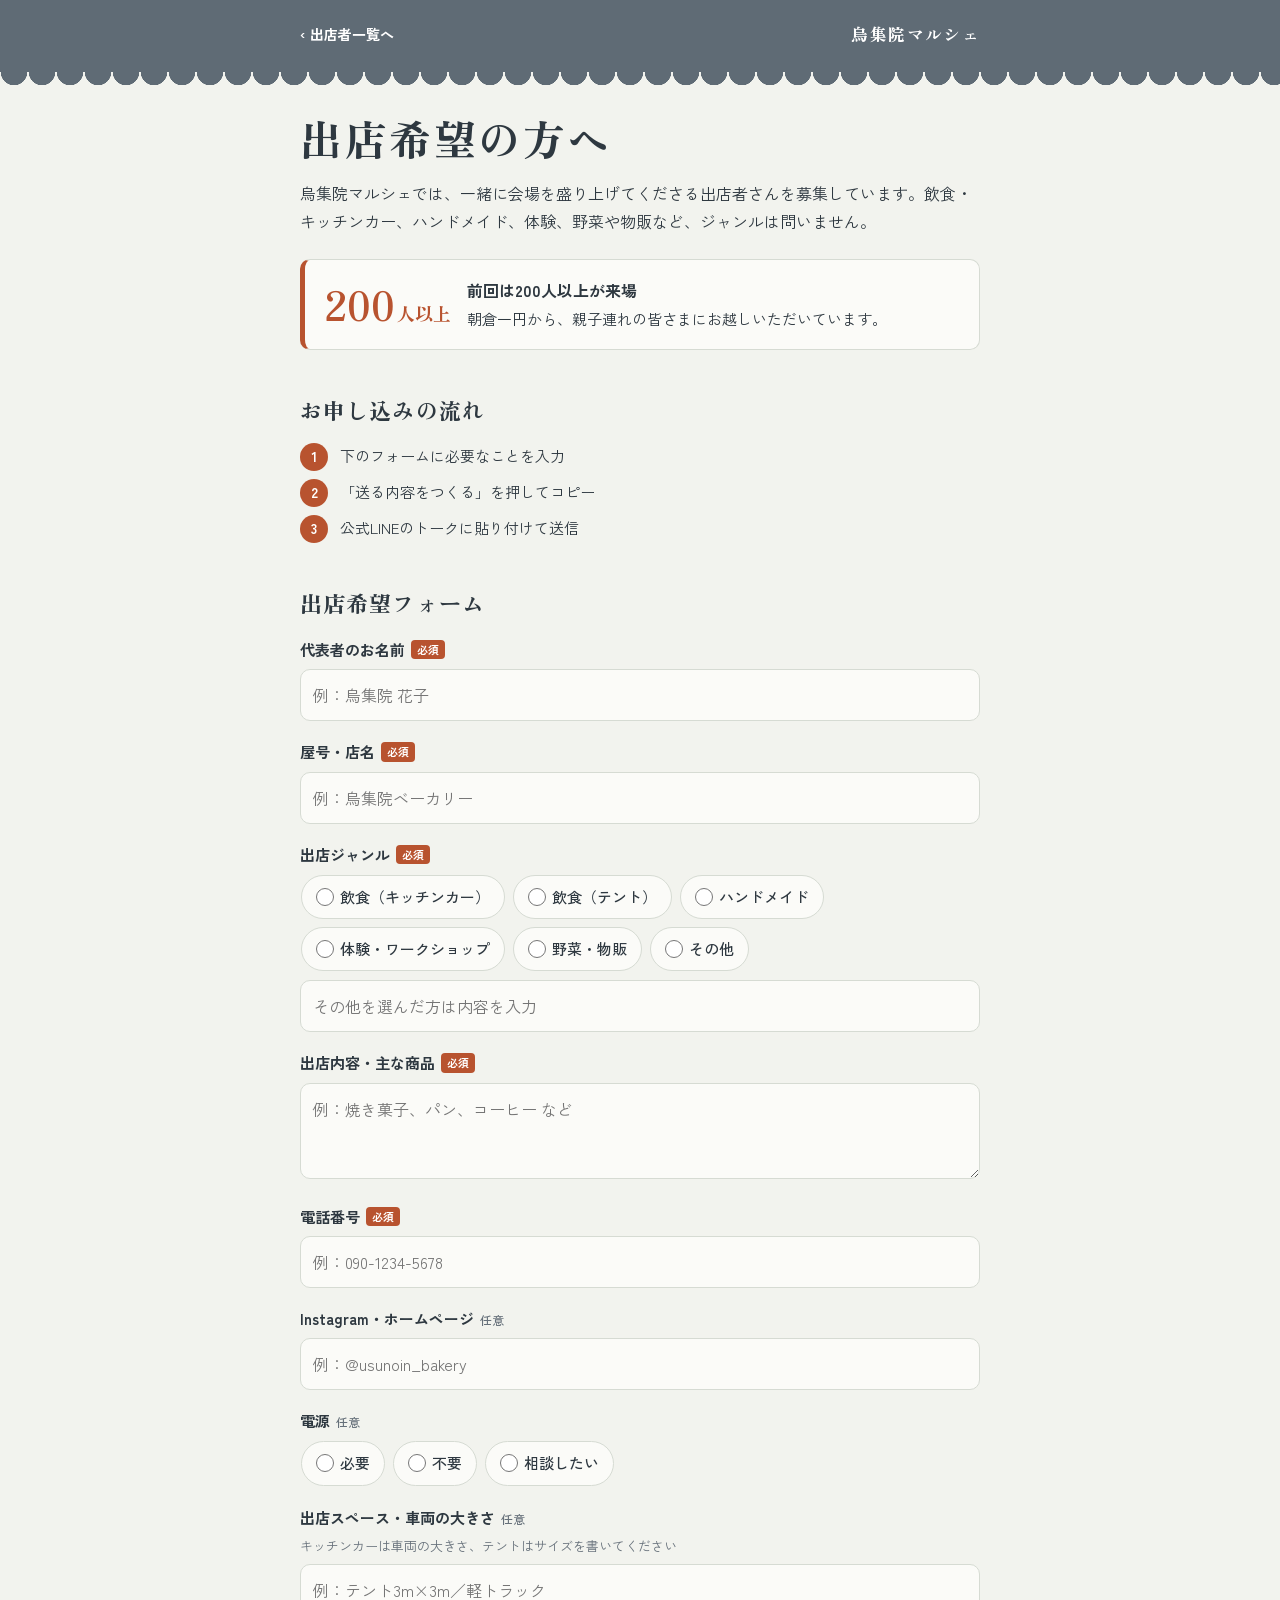
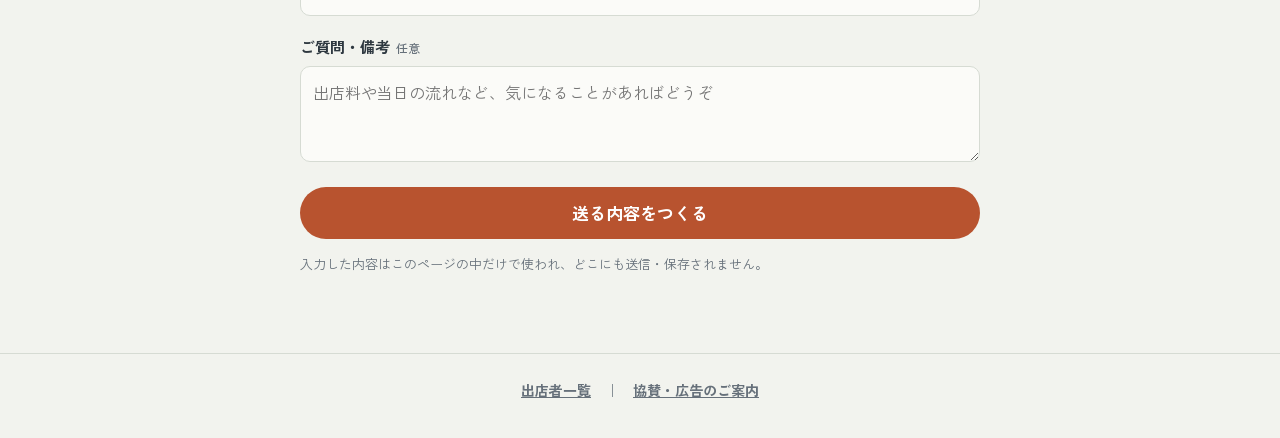
==== entry.html @ 17bc603a "出店希望・協賛広告のページを追加 - 入力内容から公式LINEに貼れる文章を作ってコピーできるフォーム - 前回200人以上の来場・朝倉一円から親子連れが来場した実績を案内文に掲載 - トップページの" ====
<!doctype html>
<html lang="ja">
<head>
<meta charset="utf-8">
<meta name="viewport" content="width=device-width, initial-scale=1, viewport-fit=cover">
<meta name="color-scheme" content="light dark">
<meta name="description" content="烏集院マルシェへの出店希望の方へ。前回は200人以上が来場し、朝倉一円から親子連れが訪れました。フォームに入力して公式LINEに送れます。">
<link rel="icon" href="data:,">
<title>出店希望｜烏集院マルシェ</title>
<link rel="preconnect" href="https://fonts.googleapis.com">
<link rel="preconnect" href="https://fonts.gstatic.com" crossorigin>
<link href="https://fonts.googleapis.com/css2?family=Zen+Kaku+Gothic+New:wght@400;500;700&family=Zen+Old+Mincho:wght@600;900&display=swap" rel="stylesheet">
<style>
  :root{
    --paper:#F2F3EE; --surface:#FBFBF8; --ink:#2E3840; --muted:#66707A; --kawara:#5F6B75; --line:#D6DBD3;
    --food:#B8532F; --hand:#4F7F55; --exp:#2F5F8A; --farm:#9A7415; --accent:var(--food);
    --mincho:"Zen Old Mincho","Hiragino Mincho ProN","Yu Mincho",serif;
    --gothic:"Zen Kaku Gothic New","Hiragino Sans","Yu Gothic UI","Noto Sans JP",system-ui,sans-serif;
  }
  @media (prefers-color-scheme: dark){
    :root{ --paper:#1C2125; --surface:#242A2F; --ink:#E9ECE6; --muted:#A3ACB3; --kawara:#8C98A2; --line:#39424A;
      --food:#E08560; --hand:#86B88B; --exp:#7FA9D3; --farm:#D4AE52; }
  }
  *{box-sizing:border-box}
  html{-webkit-text-size-adjust:100%}
  body{margin:0;background:var(--paper);color:var(--ink);font-family:var(--gothic);font-size:16px;line-height:1.75;font-feature-settings:"palt"}
  a{color:inherit}
  [hidden]{display:none!important}
  :focus-visible{outline:3px solid var(--exp);outline-offset:2px;border-radius:4px}
  .top{background:var(--kawara);color:#fff;position:relative}
  .top::after{content:"";position:absolute;left:0;right:0;top:100%;height:14px;background:radial-gradient(circle at 50% 0,var(--kawara) 0 13px,transparent 13.5px) 0 0/28px 14px repeat-x}
  .top-in{max-width:720px;margin:0 auto;padding:14px 20px 18px;display:flex;align-items:center;gap:12px}
  .top a{color:#fff;text-decoration:none;font-size:14px;font-weight:700;display:inline-flex;align-items:center;gap:4px;min-height:40px}
  .top .site{margin-left:auto;font-family:var(--mincho);font-weight:900;font-size:17px;letter-spacing:.08em}
  @media (prefers-color-scheme: dark){.top,.top::after{--kawara:#3B454D}}
  main{max-width:720px;margin:0 auto;padding:40px 20px 64px}
  h1{margin:0;font-family:var(--mincho);font-weight:900;font-size:clamp(30px,8vw,42px);line-height:1.25;letter-spacing:.06em}
  .lead{margin:14px 0 0;font-size:16px}
  .proof{margin:24px 0 0;display:grid;grid-template-columns:1fr;gap:4px 16px;align-items:center;padding:18px 20px;background:var(--surface);border:1px solid var(--line);border-left:5px solid var(--accent);border-radius:10px}
  .proof .big{font-family:var(--mincho);font-weight:900;font-size:40px;line-height:1;color:var(--accent);margin-bottom:6px}
  @media(min-width:560px){.proof{grid-template-columns:auto 1fr}.proof .big{grid-row:span 2;margin:0}}
  .proof .big small{font-size:18px;margin-left:2px}
  .proof p{margin:0;font-size:15px;line-height:1.6}
  .proof p b{font-size:16px}
  h2{margin:40px 0 4px;font-family:var(--mincho);font-weight:900;font-size:22px;letter-spacing:.05em}
  .steps{list-style:none;margin:14px 0 0;padding:0;display:grid;gap:8px;counter-reset:s}
  .steps li{counter-increment:s;display:grid;grid-template-columns:30px 1fr;gap:10px;align-items:start;font-size:15px}
  .steps li::before{content:counter(s);width:28px;height:28px;border-radius:50%;background:var(--accent);color:#fff;display:grid;place-items:center;font-weight:700;font-size:14px}
  form{margin-top:16px;display:grid;gap:18px}
  .f label,.f legend{display:block;font-weight:700;font-size:15px;margin-bottom:6px;padding:0}
  .f .req{display:inline-block;margin-left:6px;font-size:11px;font-weight:700;color:#fff;background:var(--food);border-radius:4px;padding:0 6px;vertical-align:2px}
  .f .opt{margin-left:6px;font-size:12px;font-weight:500;color:var(--muted)}
  .f .hint{display:block;font-size:13px;color:var(--muted);font-weight:400;margin-top:-2px;margin-bottom:6px}
  fieldset.f{border:0;margin:0;padding:0;min-width:0}
  input[type=text],input[type=tel],input[type=email],textarea,select{width:100%;font:inherit;font-size:16px;color:var(--ink);background:var(--surface);border:1.5px solid var(--line);border-radius:10px;padding:11px 12px}
  textarea{min-height:96px;resize:vertical}
  input:focus,textarea:focus,select:focus{outline:none;border-color:var(--ink)}
  .f.err input,.f.err textarea,.f.err .choices{border-color:var(--food)}
  .f .msg{display:none;color:var(--food);font-size:13px;font-weight:700;margin-top:4px}
  .f.err .msg{display:block}
  .choices{display:flex;flex-wrap:wrap;gap:8px;border:1.5px solid transparent;border-radius:12px}
  .choices label{display:inline-flex;align-items:center;gap:6px;margin:0;font-weight:500;padding:8px 14px;border:1.5px solid var(--line);border-radius:999px;background:var(--surface);cursor:pointer;min-height:42px}
  .choices input{accent-color:var(--accent);width:18px;height:18px;margin:0}
  .choices label:has(input:checked){border-color:var(--accent);background:color-mix(in srgb,var(--accent) 10%,var(--surface))}
  .btn{display:flex;align-items:center;justify-content:center;gap:8px;width:100%;min-height:52px;border:0;border-radius:999px;font:inherit;font-weight:700;font-size:17px;cursor:pointer;text-decoration:none}
  .btn.primary{background:var(--accent);color:#fff}
  .btn.line{background:#06C755;color:#fff}
  .btn.ghost{background:transparent;border:1.5px solid var(--line);color:var(--ink)}
  @media (prefers-color-scheme: dark){.btn.primary{color:#1C2125}}
  .out{display:none;margin-top:28px;padding:20px;background:var(--surface);border:1.5px solid var(--accent);border-radius:14px}
  .out.show{display:block}
  .out h3{margin:0 0 6px;font-size:17px}
  .out p{margin:0 0 12px;font-size:14px;color:var(--muted)}
  .out textarea{min-height:240px;font-size:15px;line-height:1.7;background:var(--paper)}
  .out .row{display:grid;gap:10px;margin-top:12px}
  .done{display:none;margin-top:10px;text-align:center;font-weight:700;color:var(--hand)}
  .done.show{display:block}
  .note{margin-top:14px;font-size:13px;color:var(--muted)}
  footer{border-top:1px solid var(--line);text-align:center;padding:24px 20px 36px;font-size:14px;color:var(--muted)}
  footer a{font-weight:700}

:root{--accent:var(--food)}
</style>
</head>
<body>
<header class="top"><div class="top-in"><a href="index.html">‹ 出店者一覧へ</a><span class="site">烏集院マルシェ</span></div></header>
<main>
  <h1>出店希望の方へ</h1>
  <p class="lead">烏集院マルシェでは、一緒に会場を盛り上げてくださる出店者さんを募集しています。飲食・キッチンカー、ハンドメイド、体験、野菜や物販など、ジャンルは問いません。</p>
  <div class="proof">
    <span class="big">200<small>人以上</small></span>
    <p><b>前回は200人以上が来場</b></p>
    <p>朝倉一円から、親子連れの皆さまにお越しいただいています。</p>
  </div>
  <h2>お申し込みの流れ</h2>
  <ol class="steps">
    <li>下のフォームに必要なことを入力</li>
    <li>「送る内容をつくる」を押してコピー</li>
    <li>公式LINEのトークに貼り付けて送信</li>
  </ol>
  <h2>出店希望フォーム</h2>
  <form id="f" novalidate data-title="【烏集院マルシェ　出店希望】">
    <div class="f" data-required data-label="代表者のお名前"><label for="name">代表者のお名前<span class="req">必須</span></label><input type="text" id="name" name="name" placeholder="例：烏集院 花子" autocomplete="name"><span class="msg">代表者のお名前を入力してください</span></div>
    <div class="f" data-required data-label="屋号・店名"><label for="shop">屋号・店名<span class="req">必須</span></label><input type="text" id="shop" name="shop" placeholder="例：烏集院ベーカリー" autocomplete="organization"><span class="msg">屋号・店名を入力してください</span></div>
    <fieldset class="f" data-required data-label="出店ジャンル"><legend>出店ジャンル<span class="req">必須</span></legend><div class="choices"><label><input type="radio" name="genre" value="飲食（キッチンカー）">飲食（キッチンカー）</label><label><input type="radio" name="genre" value="飲食（テント）">飲食（テント）</label><label><input type="radio" name="genre" value="ハンドメイド">ハンドメイド</label><label><input type="radio" name="genre" value="体験・ワークショップ">体験・ワークショップ</label><label><input type="radio" name="genre" value="野菜・物販">野菜・物販</label><label><input type="radio" name="genre" value="その他">その他</label></div><input type="text" class="other" aria-label="その他の内容" placeholder="その他を選んだ方は内容を入力" style="margin-top:8px"><span class="msg">出店ジャンルを選んでください</span></fieldset>
    <div class="f" data-required data-label="出店内容・主な商品"><label for="items">出店内容・主な商品<span class="req">必須</span></label><textarea id="items" name="items" placeholder="例：焼き菓子、パン、コーヒー など"></textarea><span class="msg">出店内容・主な商品を入力してください</span></div>
    <div class="f" data-required data-label="電話番号"><label for="tel">電話番号<span class="req">必須</span></label><input type="tel" id="tel" name="tel" placeholder="例：090-1234-5678" autocomplete="tel"><span class="msg">電話番号を入力してください</span></div>
    <div class="f" data-label="Instagram・ホームページ"><label for="sns">Instagram・ホームページ<span class="opt">任意</span></label><input type="text" id="sns" name="sns" placeholder="例：@usunoin_bakery"><span class="msg">Instagram・ホームページを入力してください</span></div>
    <fieldset class="f" data-label="電源"><legend>電源<span class="opt">任意</span></legend><div class="choices"><label><input type="radio" name="power" value="必要">必要</label><label><input type="radio" name="power" value="不要">不要</label><label><input type="radio" name="power" value="相談したい">相談したい</label></div><span class="msg">電源を選んでください</span></fieldset>
    <div class="f" data-label="出店スペース・車両の大きさ"><label for="size">出店スペース・車両の大きさ<span class="opt">任意</span></label><span class="hint">キッチンカーは車両の大きさ、テントはサイズを書いてください</span><input type="text" id="size" name="size" placeholder="例：テント3m×3m／軽トラック"><span class="msg">出店スペース・車両の大きさを入力してください</span></div>
    <div class="f" data-label="ご質問・備考"><label for="memo">ご質問・備考<span class="opt">任意</span></label><textarea id="memo" name="memo" placeholder="出店料や当日の流れなど、気になることがあればどうぞ"></textarea><span class="msg">ご質問・備考を入力してください</span></div>
    <button type="submit" class="btn primary">送る内容をつくる</button>
  </form>

  <section class="out" id="out" aria-live="polite">
    <h3>送る内容ができました</h3>
    <p>内容を確認して「コピーする」を押し、公式LINEのトークに貼り付けて送信してください。</p>
    <textarea id="txt" readonly aria-label="公式LINEに送る内容"></textarea>
    <div class="row">
      <button type="button" class="btn primary" id="copyBtn">コピーする</button>
      <a class="btn line" id="lineBtn" href="#" target="_blank" rel="noopener" hidden>公式LINEを開く</a>
    </div>
    <p class="done" id="done">コピーしました。公式LINEのトークに貼り付けてください。</p>
    <p class="note" id="lineNote">公式LINEのトーク画面を開き、コピーした内容を貼り付けて送信してください。</p>
  </section>
  <p class="note">入力した内容はこのページの中だけで使われ、どこにも送信・保存されません。</p>
</main>
<footer><a href="index.html">出店者一覧</a>　｜　<a href="sponsor.html">協賛・広告のご案内</a></footer>
<script>
(function(){
  var LINE_URL=''; /* 公式LINEのURLが決まったらここに入れる（例：https://lin.ee/xxxx） */
  var form=document.getElementById('f');
  var out=document.getElementById('out'), txt=document.getElementById('txt'), done=document.getElementById('done');
  var lineBtn=document.getElementById('lineBtn'), lineNote=document.getElementById('lineNote');
  if(LINE_URL){lineBtn.href=LINE_URL;lineBtn.hidden=false;lineNote.hidden=true;}
  function val(f){
    var boxes=f.querySelectorAll('input[type=radio],input[type=checkbox]');
    if(boxes.length){return [].slice.call(boxes).filter(function(b){return b.checked;}).map(function(b){
      if(b.value==='その他'){var o=f.querySelector('.other');if(o&&o.value.trim())return 'その他（'+o.value.trim()+'）';}
      return b.value;}).join('、');}
    var el=f.querySelector('input,textarea,select');return el?el.value.trim():'';
  }
  form.addEventListener('submit',function(e){
    e.preventDefault();
    var lines=[form.getAttribute('data-title'),''], first=null;
    [].slice.call(form.querySelectorAll('.f')).forEach(function(f){
      var v=val(f), req=f.hasAttribute('data-required');
      f.classList.toggle('err',req&&!v);
      if(req&&!v&&!first)first=f;
      if(v){ lines.push('■'+f.getAttribute('data-label')); lines.push(v); lines.push(''); }
    });
    if(first){ out.classList.remove('show'); first.scrollIntoView({behavior:'smooth',block:'center'}); var i=first.querySelector('input,textarea'); if(i)i.focus({preventScroll:true}); return; }
    lines.push('どうぞよろしくお願いいたします。');
    txt.value=lines.join('\n');
    out.classList.add('show'); done.classList.remove('show');
    out.scrollIntoView({behavior:'smooth',block:'start'});
  });
  form.addEventListener('input',function(e){var f=e.target.closest('.f'); if(f&&f.classList.contains('err')&&val(f))f.classList.remove('err');});
  document.getElementById('copyBtn').addEventListener('click',function(){
    function ok(){done.classList.add('show');}
    function fallback(){txt.removeAttribute('readonly');txt.select();txt.setSelectionRange(0,txt.value.length);try{document.execCommand('copy');ok();}catch(e){}txt.setAttribute('readonly','');}
    if(navigator.clipboard&&window.isSecureContext){navigator.clipboard.writeText(txt.value).then(ok,fallback);}else{fallback();}
  });
})();

</script>
</body>
</html>
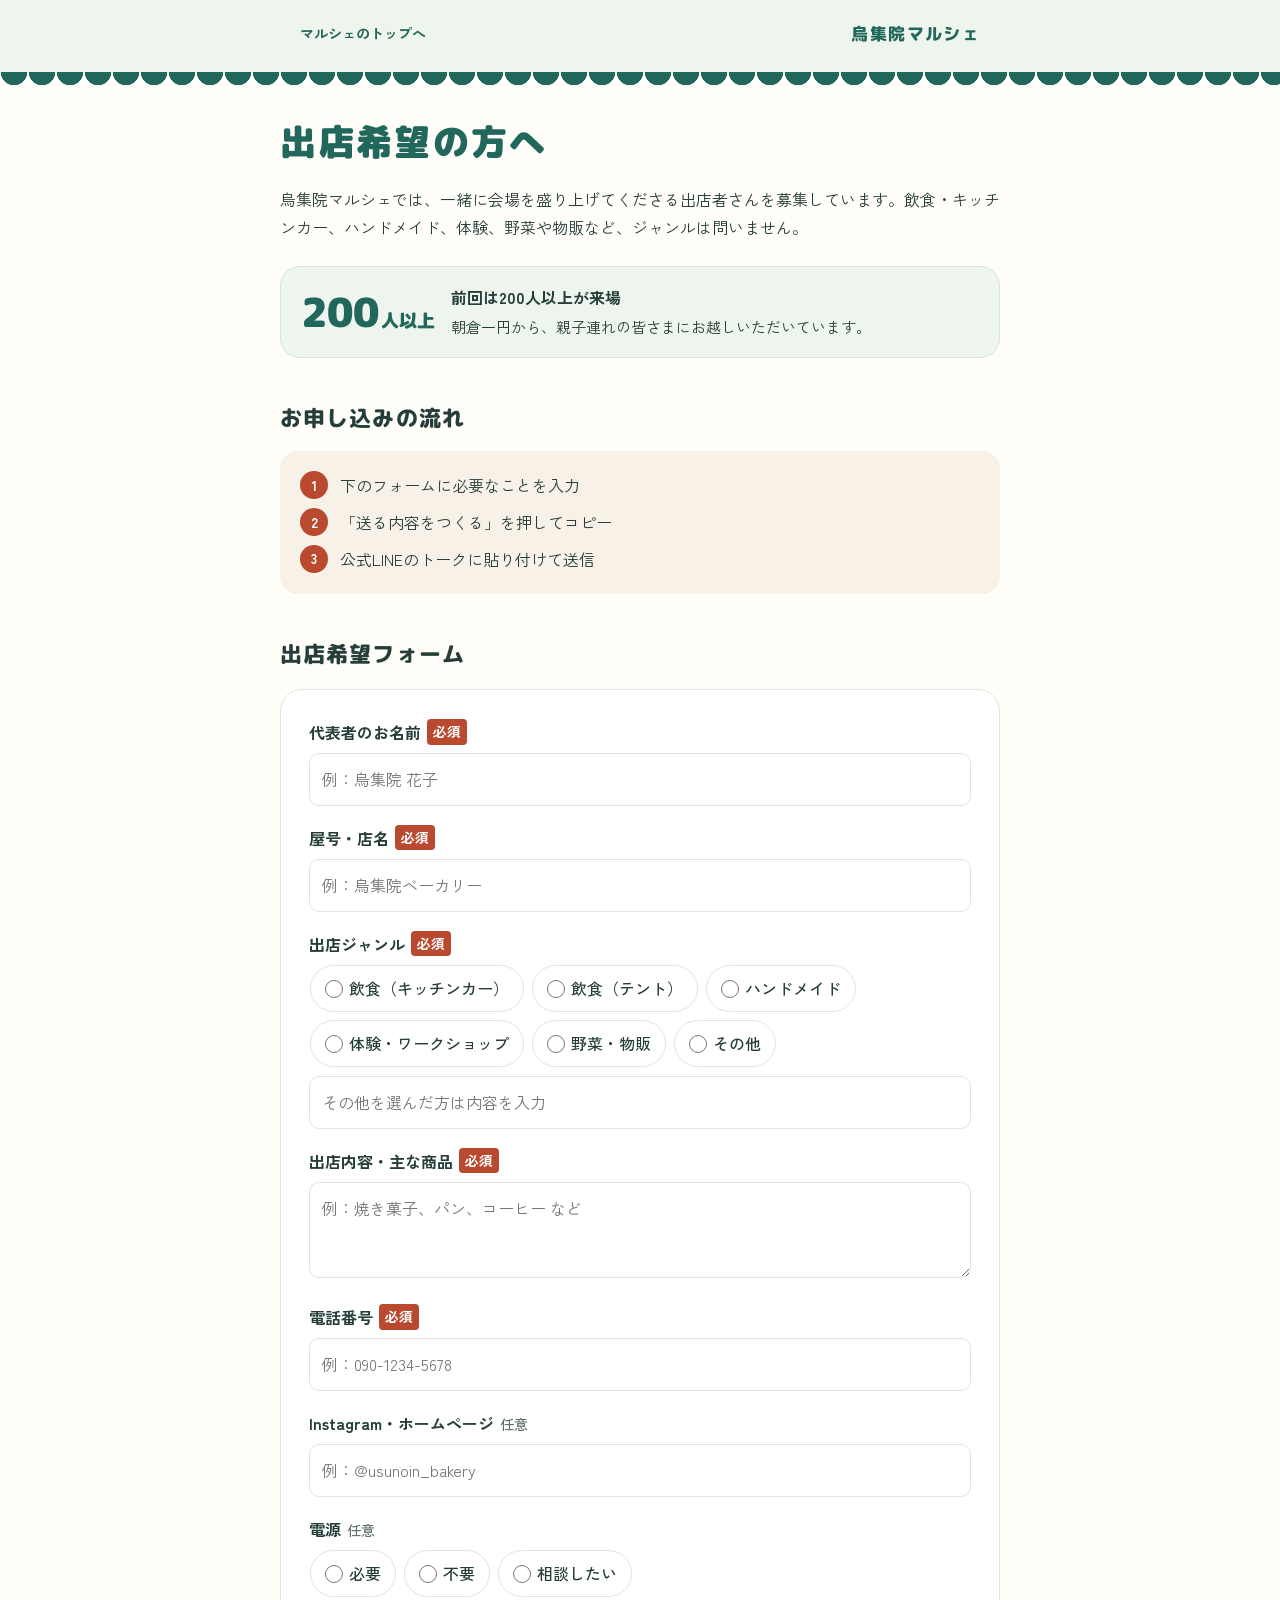
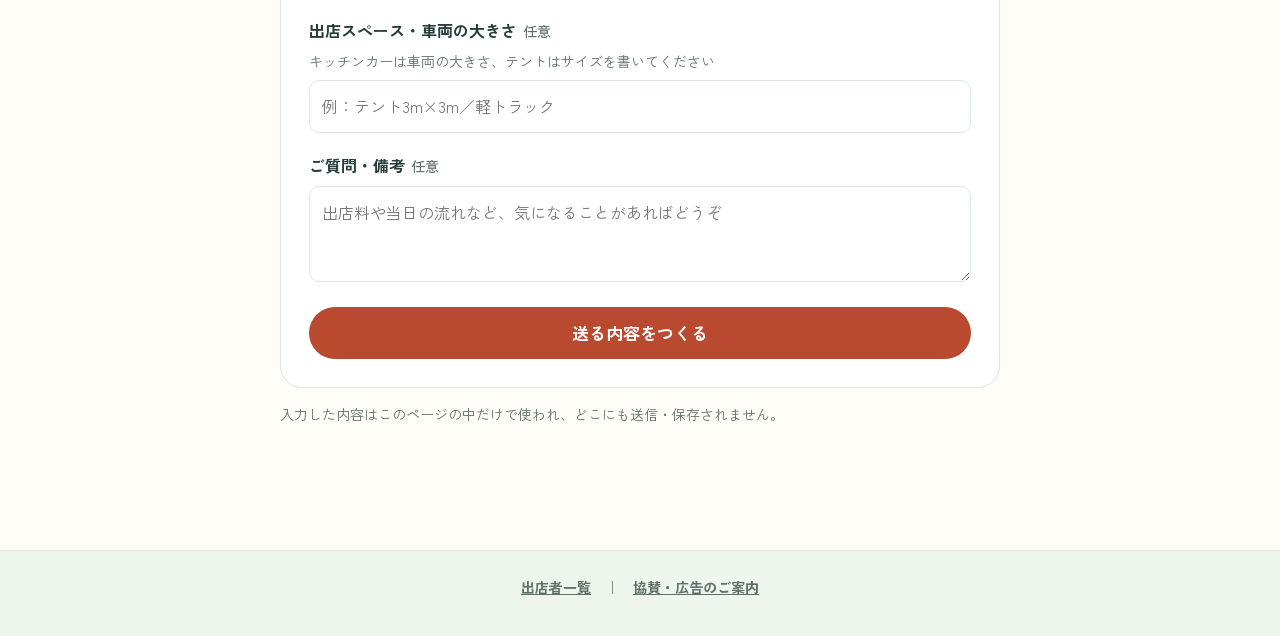
==== commit 805b380d: "親子で楽しむマルシェのデザインに刷新 明るい色と丸文字、キッズコーナーの紹介、写真付き店舗カードを追加。スマホ表示を調整し、既存写真を個別に遅延読み込み。最新版の25店舗・会場マップ、連絡先とフォーム" ====
--- a/entry.html
+++ b/entry.html
@@ -3,13 +3,12 @@
 <head>
 <meta charset="utf-8">
 <meta name="viewport" content="width=device-width, initial-scale=1, viewport-fit=cover">
-<meta name="color-scheme" content="light dark">
+<meta name="color-scheme" content="light">
 <meta name="description" content="烏集院マルシェへの出店希望の方へ。前回は200人以上が来場し、朝倉一円から親子連れが訪れました。フォームに入力して公式LINEに送れます。">
 <link rel="icon" href="data:,">
 <title>出店希望｜烏集院マルシェ</title>
 <link rel="preconnect" href="https://fonts.googleapis.com">
 <link rel="preconnect" href="https://fonts.gstatic.com" crossorigin>
-<link href="https://fonts.googleapis.com/css2?family=Zen+Kaku+Gothic+New:wght@400;500;700&family=Zen+Old+Mincho:wght@600;900&display=swap" rel="stylesheet">
 <style>
   :root{
     --paper:#F2F3EE; --surface:#FBFBF8; --ink:#2E3840; --muted:#66707A; --kawara:#5F6B75; --line:#D6DBD3;
@@ -81,9 +80,11 @@
 
 :root{--accent:var(--food)}
 </style>
+<link rel="stylesheet" href="theme.css">
+<link rel="stylesheet" href="forms-theme.css">
 </head>
 <body>
-<header class="top"><div class="top-in"><a href="index.html">‹ 出店者一覧へ</a><span class="site">烏集院マルシェ</span></div></header>
+<header class="top"><div class="top-in"><a href="index.html">マルシェのトップへ</a><span class="site">烏集院マルシェ</span></div></header>
 <main>
   <h1>出店希望の方へ</h1>
   <p class="lead">烏集院マルシェでは、一緒に会場を盛り上げてくださる出店者さんを募集しています。飲食・キッチンカー、ハンドメイド、体験、野菜や物販など、ジャンルは問いません。</p>
@@ -128,7 +129,7 @@
 <footer><a href="index.html">出店者一覧</a>　｜　<a href="sponsor.html">協賛・広告のご案内</a></footer>
 <script>
 (function(){
-  var LINE_URL=''; /* 公式LINEのURLが決まったらここに入れる（例：https://lin.ee/xxxx） */
+  var LINE_URL='https://lin.ee/WcMeD0e'; /* 公式LINEのURLが決まったらここに入れる（例：https://lin.ee/xxxx） */
   var form=document.getElementById('f');
   var out=document.getElementById('out'), txt=document.getElementById('txt'), done=document.getElementById('done');
   var lineBtn=document.getElementById('lineBtn'), lineNote=document.getElementById('lineNote');
--- a/theme.css
+++ b/theme.css
@@ -0,0 +1,5 @@
+@import url('https://fonts.googleapis.com/css2?family=M+PLUS+Rounded+1c:wght@500;700;800;900&family=Zen+Kaku+Gothic+New:wght@400;500;700&display=swap');
+
+:root{color-scheme:light;--paper:#fffdf7;--surface:#fff;--ink:#263e3a;--muted:#5f706a;--kawara:#22675c;--line:#dce7df;--food:#b9492f;--hand:#8463aa;--exp:#237466;--farm:#56702e;--gothic:'Zen Kaku Gothic New',sans-serif;--mincho:'M PLUS Rounded 1c',sans-serif;--accent:var(--food)}
+*{box-sizing:border-box}html{-webkit-text-size-adjust:100%;scroll-padding-top:24px}body{margin:0;color:var(--ink);background:var(--paper);font-family:var(--gothic);font-size:16px;line-height:1.8}a{color:inherit}img{max-width:100%}button,input,textarea,select{font:inherit}button,a,input,textarea{ -webkit-tap-highlight-color:transparent}button{cursor:pointer}:focus-visible{outline:3px solid #237466;outline-offset:5px}[hidden],.hidden{display:none!important}.sr-only{position:absolute;width:1px;height:1px;padding:0;margin:-1px;overflow:hidden;clip:rect(0,0,0,0);white-space:nowrap;border:0}.skip-link{position:absolute;left:16px;top:-100px;z-index:100;background:#fff;padding:12px 20px;border:2px solid var(--ink);border-radius:12px}.skip-link:focus{top:12px}
+@media(prefers-reduced-motion:no-preference){html{scroll-behavior:smooth}a,button,.row.tap{transition:background .2s,transform .2s,box-shadow .2s}}
--- a/forms-theme.css
+++ b/forms-theme.css
@@ -0,0 +1,3 @@
+.top{color:var(--ink);background:#edf5ec;border-bottom:1px solid var(--line)}.top .site{font-family:var(--mincho);font-weight:800}.top-in>a{font-size:14px;text-underline-offset:5px}main{max-width:760px;padding-top:40px}h1{font-family:var(--mincho);font-weight:900;font-size:clamp(27px,5vw,36px);color:var(--kawara);line-height:1.6}h2{font-family:var(--mincho);font-weight:800}form{background:#fff;padding:28px;border-radius:22px;border:1px solid var(--line)}.proof{background:#edf5ec;border:1px solid #d7e6d7;border-radius:20px}.proof .big{font-family:var(--mincho);color:var(--kawara)}.steps{background:#f7f1e7;border-radius:18px;padding:20px}.steps li{font-size:16px}.f label,.f legend{font-size:16px}.f .opt,.f .req,.f .hint,.f .msg,.note{font-size:14px}.f .opt{color:var(--muted)}.btn.primary{color:#fff}.btn.line{background:#087e36;color:#fff}.btn{min-height:52px}.choices label{font-size:16px}.out{border-radius:20px}.out p{font-size:16px}.btn:focus-visible,input:focus-visible,textarea:focus-visible{outline:3px solid var(--kawara);outline-offset:3px}footer{background:#edf5ec;margin-top:44px}@media(max-width:639px){main{padding-top:28px}form{padding:20px 16px}.top-in{gap:12px}.top .site{font-size:14px}}
+
+.top a{color:var(--kawara)}.top .site{color:var(--kawara)}
